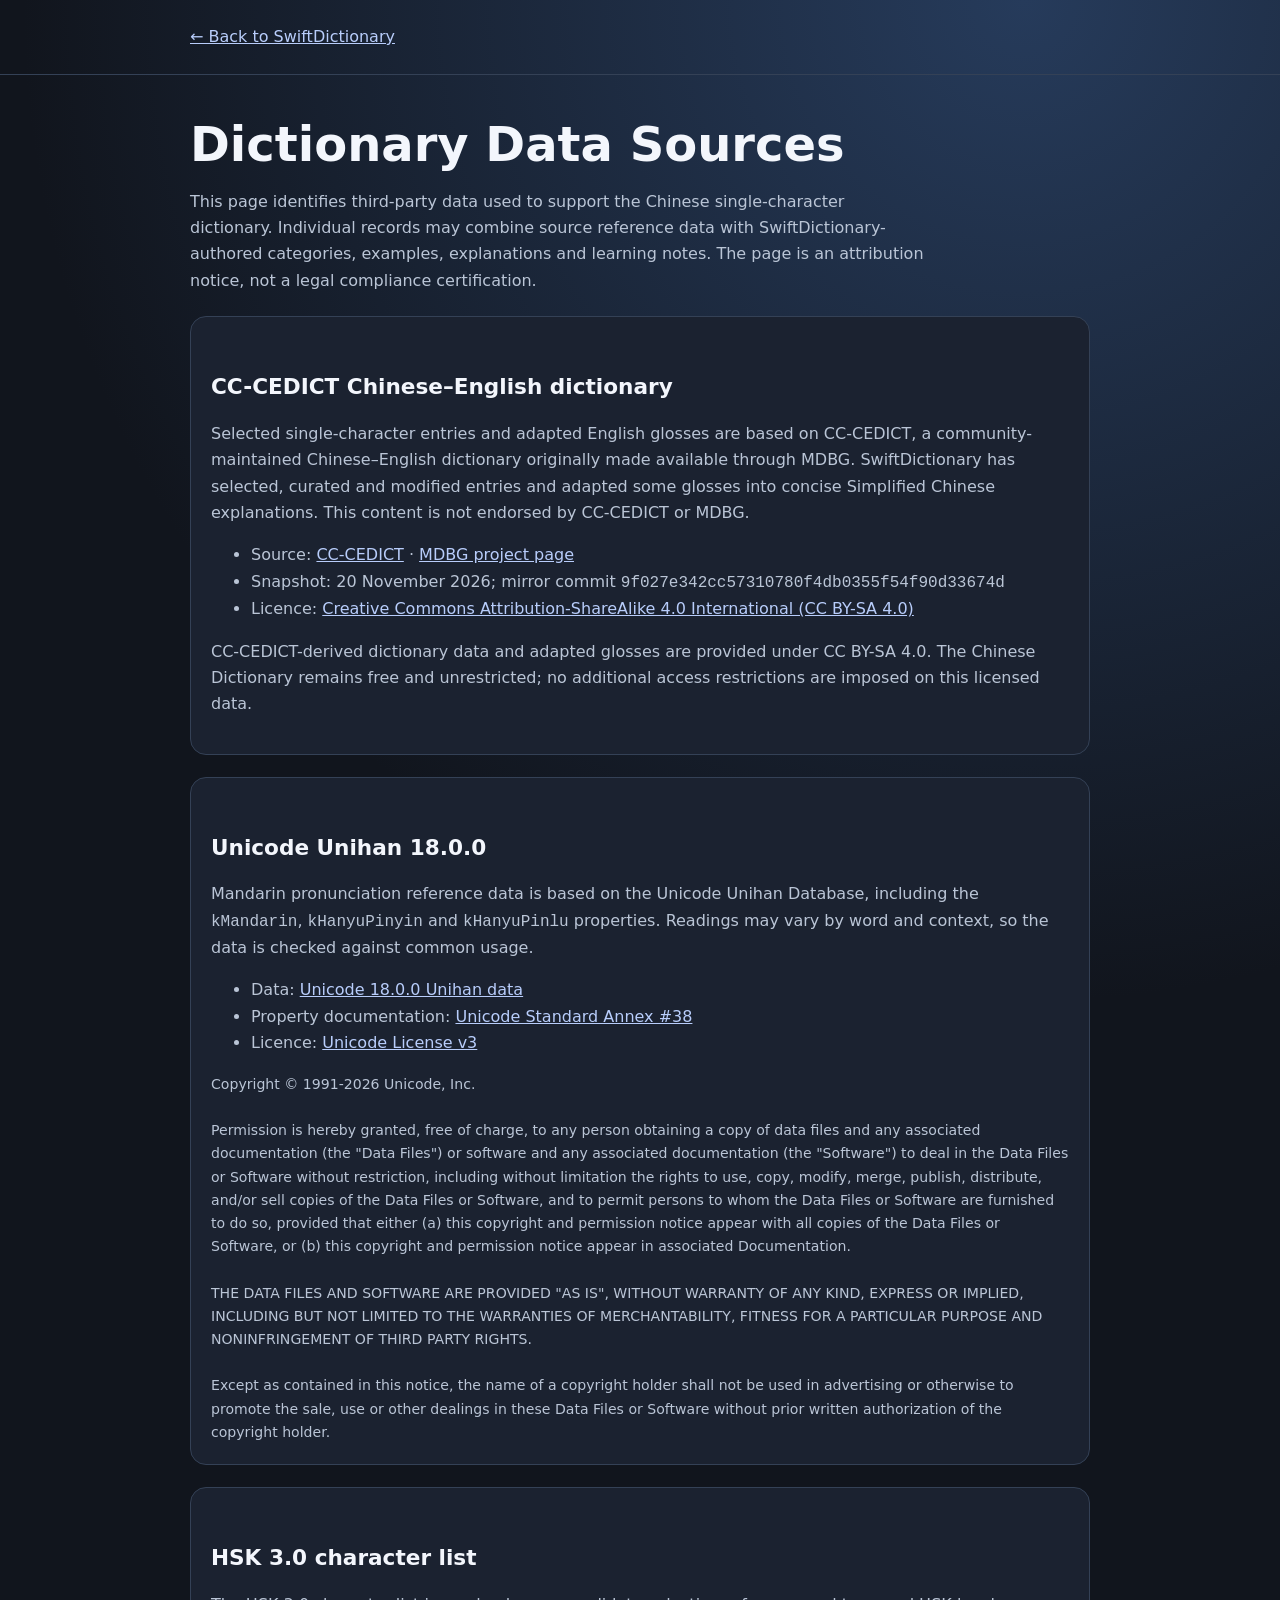
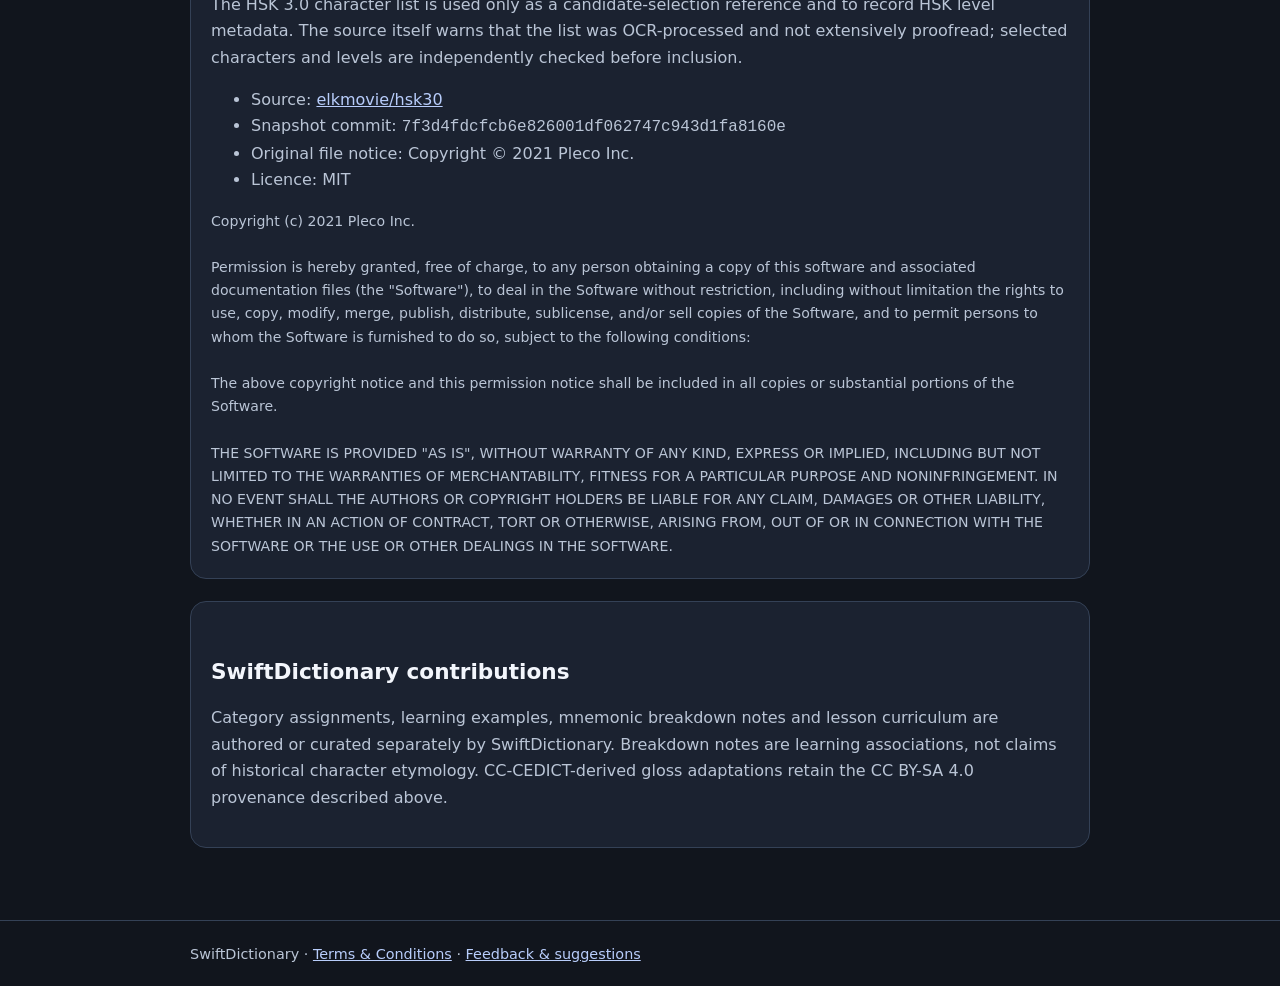
==== data-sources.html @ 58055ff5 "feat: publish Chinese dictionary data attribution page" ====
<!doctype html>
<html lang="en">
<head>
  <meta charset="utf-8">
  <meta name="viewport" content="width=device-width, initial-scale=1">
  <meta name="theme-color" content="#111827">
  <title>Dictionary Data Sources — SwiftDictionary</title>
  <style>
    :root{color-scheme:dark;--bg:#11151d;--panel:#1b2230;--border:#344156;--text:#f3f6fc;--muted:#bac5d6;--accent:#b8cdfb}
    *{box-sizing:border-box}
    body{margin:0;background:radial-gradient(circle at 80% 0,#263b5b 0,transparent 36%),var(--bg);color:var(--text);font:16px/1.65 system-ui,-apple-system,"Segoe UI",sans-serif}
    .wrap{width:min(900px,calc(100% - 32px));margin:0 auto}
    header{padding:24px 0;border-bottom:1px solid var(--border)}
    a{color:var(--accent);overflow-wrap:anywhere}
    main{padding:42px 0 72px}
    h1{font-size:clamp(2rem,5vw,3rem);line-height:1.15;margin:0 0 12px}
    h2{font-size:1.35rem;margin:32px 0 8px}
    p,li{color:var(--muted)}
    .intro{max-width:740px}
    .panel{margin-top:22px;padding:20px;border:1px solid var(--border);border-radius:16px;background:var(--panel)}
    .license{white-space:pre-wrap;overflow-wrap:anywhere;font-size:.88rem;color:var(--muted)}
    footer{border-top:1px solid var(--border);padding:22px 0;color:var(--muted);font-size:.9rem}
  </style>
</head>
<body>
  <header><div class="wrap"><a href="./">← Back to SwiftDictionary</a></div></header>
  <main class="wrap">
    <h1>Dictionary Data Sources</h1>
    <p class="intro">This page identifies third-party data used to support the Chinese single-character dictionary. Individual records may combine source reference data with SwiftDictionary-authored categories, examples, explanations and learning notes. The page is an attribution notice, not a legal compliance certification.</p>

    <section class="panel">
      <h2>CC-CEDICT Chinese–English dictionary</h2>
      <p>Selected single-character entries and adapted English glosses are based on CC-CEDICT, a community-maintained Chinese–English dictionary originally made available through MDBG. SwiftDictionary has selected, curated and modified entries and adapted some glosses into concise Simplified Chinese explanations. This content is not endorsed by CC-CEDICT or MDBG.</p>
      <ul>
        <li>Source: <a href="https://cc-cedict.org/">CC-CEDICT</a> · <a href="https://www.mdbg.net/chinese/dictionary?page=cc-cedict">MDBG project page</a></li>
        <li>Snapshot: 20 November 2026; mirror commit <code>9f027e342cc57310780f4db0355f54f90d33674d</code></li>
        <li>Licence: <a href="https://creativecommons.org/licenses/by-sa/4.0/">Creative Commons Attribution-ShareAlike 4.0 International (CC BY-SA 4.0)</a></li>
      </ul>
      <p>CC-CEDICT-derived dictionary data and adapted glosses are provided under CC BY-SA 4.0. The Chinese Dictionary remains free and unrestricted; no additional access restrictions are imposed on this licensed data.</p>
    </section>

    <section class="panel">
      <h2>Unicode Unihan 18.0.0</h2>
      <p>Mandarin pronunciation reference data is based on the Unicode Unihan Database, including the <code>kMandarin</code>, <code>kHanyuPinyin</code> and <code>kHanyuPinlu</code> properties. Readings may vary by word and context, so the data is checked against common usage.</p>
      <ul>
        <li>Data: <a href="https://www.unicode.org/Public/18.0.0/ucd/Unihan.zip">Unicode 18.0.0 Unihan data</a></li>
        <li>Property documentation: <a href="https://www.unicode.org/reports/tr38/">Unicode Standard Annex #38</a></li>
        <li>Licence: <a href="https://www.unicode.org/license.txt">Unicode License v3</a></li>
      </ul>
      <div class="license">Copyright © 1991-2026 Unicode, Inc.

Permission is hereby granted, free of charge, to any person obtaining a copy of data files and any associated documentation (the "Data Files") or software and any associated documentation (the "Software") to deal in the Data Files or Software without restriction, including without limitation the rights to use, copy, modify, merge, publish, distribute, and/or sell copies of the Data Files or Software, and to permit persons to whom the Data Files or Software are furnished to do so, provided that either (a) this copyright and permission notice appear with all copies of the Data Files or Software, or (b) this copyright and permission notice appear in associated Documentation.

THE DATA FILES AND SOFTWARE ARE PROVIDED "AS IS", WITHOUT WARRANTY OF ANY KIND, EXPRESS OR IMPLIED, INCLUDING BUT NOT LIMITED TO THE WARRANTIES OF MERCHANTABILITY, FITNESS FOR A PARTICULAR PURPOSE AND NONINFRINGEMENT OF THIRD PARTY RIGHTS.

Except as contained in this notice, the name of a copyright holder shall not be used in advertising or otherwise to promote the sale, use or other dealings in these Data Files or Software without prior written authorization of the copyright holder.</div>
    </section>

    <section class="panel">
      <h2>HSK 3.0 character list</h2>
      <p>The HSK 3.0 character list is used only as a candidate-selection reference and to record HSK level metadata. The source itself warns that the list was OCR-processed and not extensively proofread; selected characters and levels are independently checked before inclusion.</p>
      <ul>
        <li>Source: <a href="https://github.com/elkmovie/hsk30">elkmovie/hsk30</a></li>
        <li>Snapshot commit: <code>7f3d4fdcfcb6e826001df062747c943d1fa8160e</code></li>
        <li>Original file notice: Copyright © 2021 Pleco Inc.</li>
        <li>Licence: MIT</li>
      </ul>
      <div class="license">Copyright (c) 2021 Pleco Inc.

Permission is hereby granted, free of charge, to any person obtaining a copy of this software and associated documentation files (the "Software"), to deal in the Software without restriction, including without limitation the rights to use, copy, modify, merge, publish, distribute, sublicense, and/or sell copies of the Software, and to permit persons to whom the Software is furnished to do so, subject to the following conditions:

The above copyright notice and this permission notice shall be included in all copies or substantial portions of the Software.

THE SOFTWARE IS PROVIDED "AS IS", WITHOUT WARRANTY OF ANY KIND, EXPRESS OR IMPLIED, INCLUDING BUT NOT LIMITED TO THE WARRANTIES OF MERCHANTABILITY, FITNESS FOR A PARTICULAR PURPOSE AND NONINFRINGEMENT. IN NO EVENT SHALL THE AUTHORS OR COPYRIGHT HOLDERS BE LIABLE FOR ANY CLAIM, DAMAGES OR OTHER LIABILITY, WHETHER IN AN ACTION OF CONTRACT, TORT OR OTHERWISE, ARISING FROM, OUT OF OR IN CONNECTION WITH THE SOFTWARE OR THE USE OR OTHER DEALINGS IN THE SOFTWARE.</div>
    </section>

    <section class="panel">
      <h2>SwiftDictionary contributions</h2>
      <p>Category assignments, learning examples, mnemonic breakdown notes and lesson curriculum are authored or curated separately by SwiftDictionary. Breakdown notes are learning associations, not claims of historical character etymology. CC-CEDICT-derived gloss adaptations retain the CC BY-SA 4.0 provenance described above.</p>
    </section>
  </main>
  <footer><div class="wrap">SwiftDictionary · <a href="terms.html">Terms &amp; Conditions</a> · <a href="feedback.html">Feedback &amp; suggestions</a></div></footer>
</body>
</html>
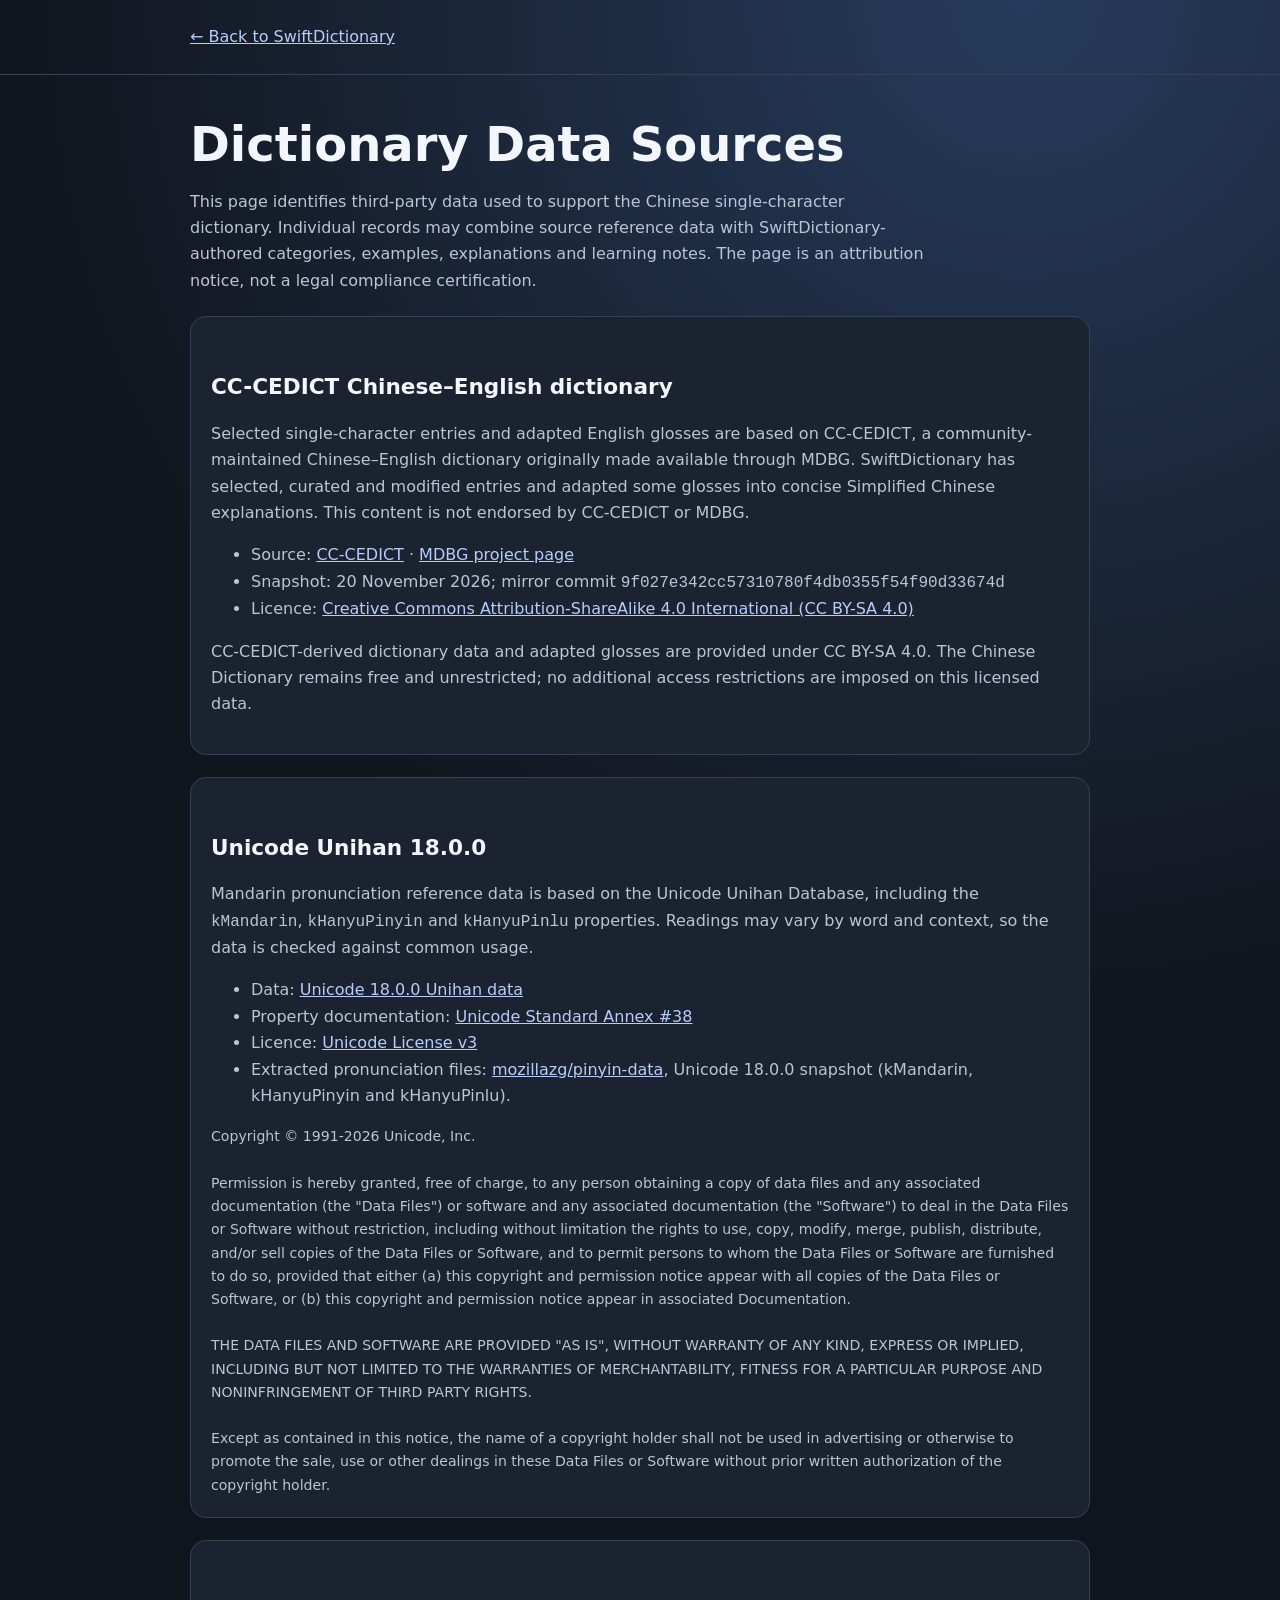
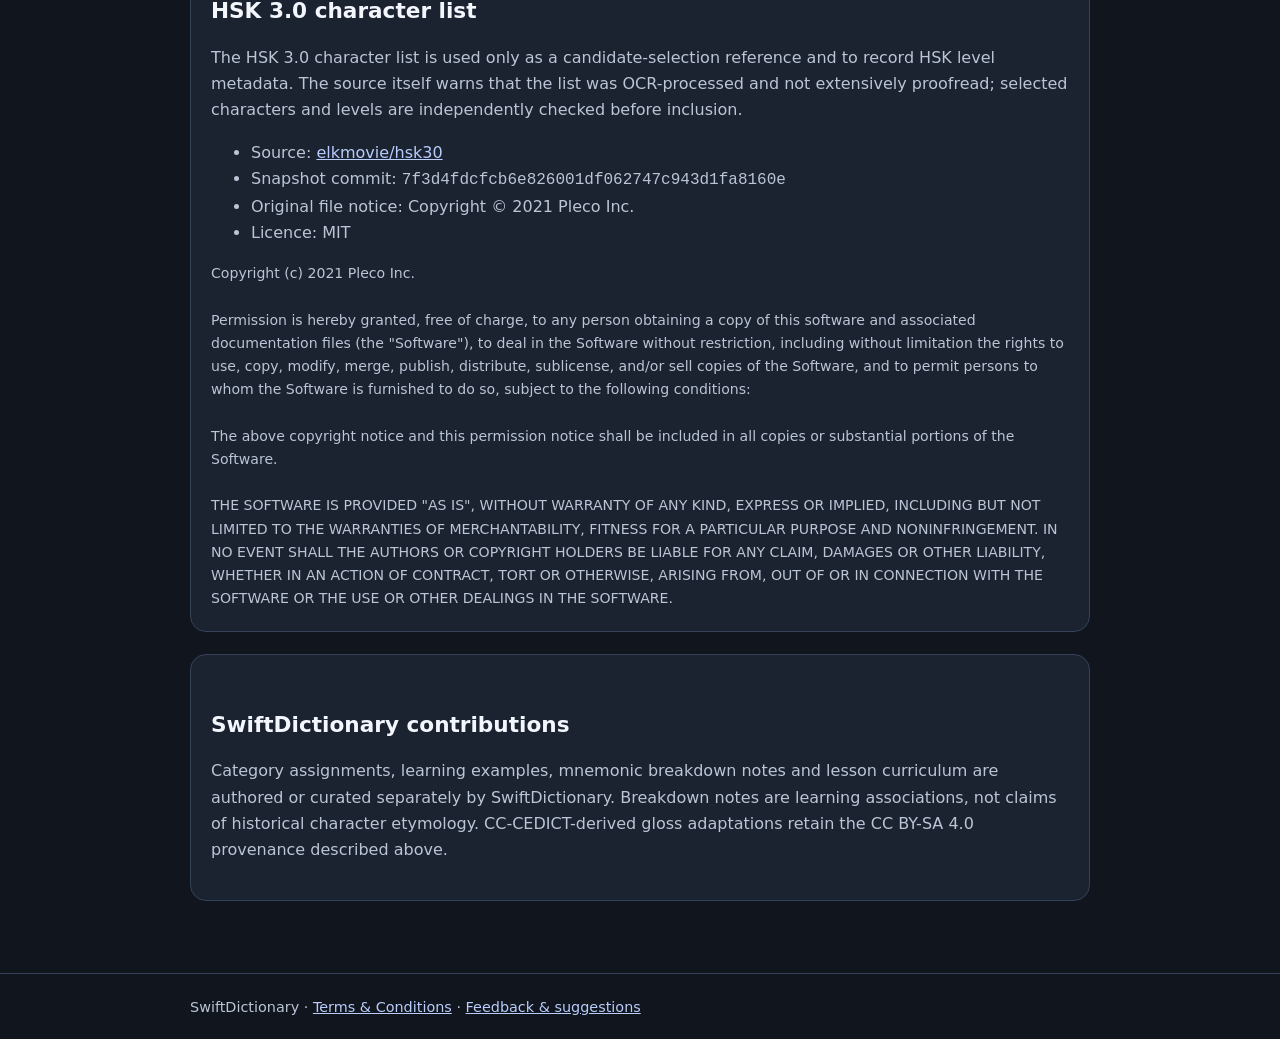
==== commit acf6ca7f: "docs: identify extracted Unihan pronunciation data" ====
--- a/data-sources.html
+++ b/data-sources.html
@@ -46,6 +46,7 @@
         <li>Data: <a href="https://www.unicode.org/Public/18.0.0/ucd/Unihan.zip">Unicode 18.0.0 Unihan data</a></li>
         <li>Property documentation: <a href="https://www.unicode.org/reports/tr38/">Unicode Standard Annex #38</a></li>
         <li>Licence: <a href="https://www.unicode.org/license.txt">Unicode License v3</a></li>
+        <li>Extracted pronunciation files: <a href="https://github.com/mozillazg/pinyin-data/tree/update-unihan-18.0.0">mozillazg/pinyin-data</a>, Unicode 18.0.0 snapshot (kMandarin, kHanyuPinyin and kHanyuPinlu).</li>
       </ul>
       <div class="license">Copyright © 1991-2026 Unicode, Inc.
 
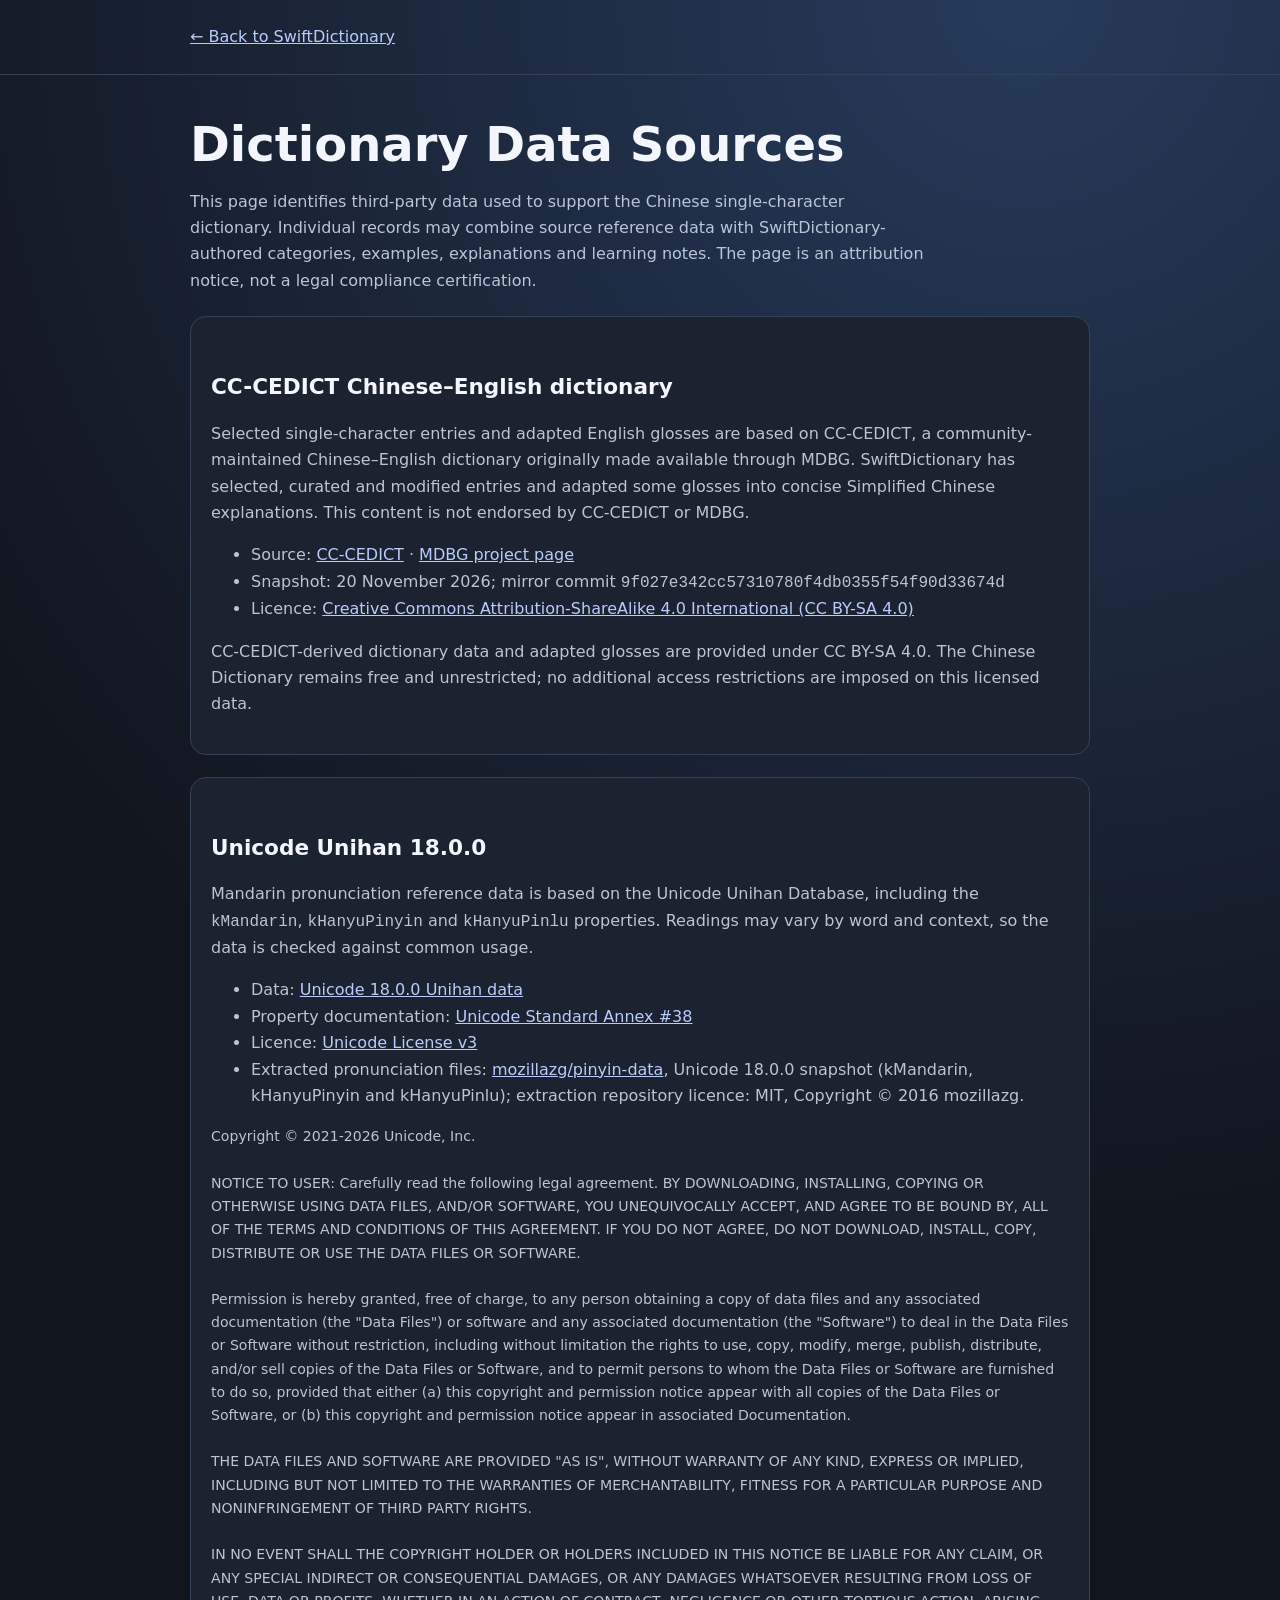
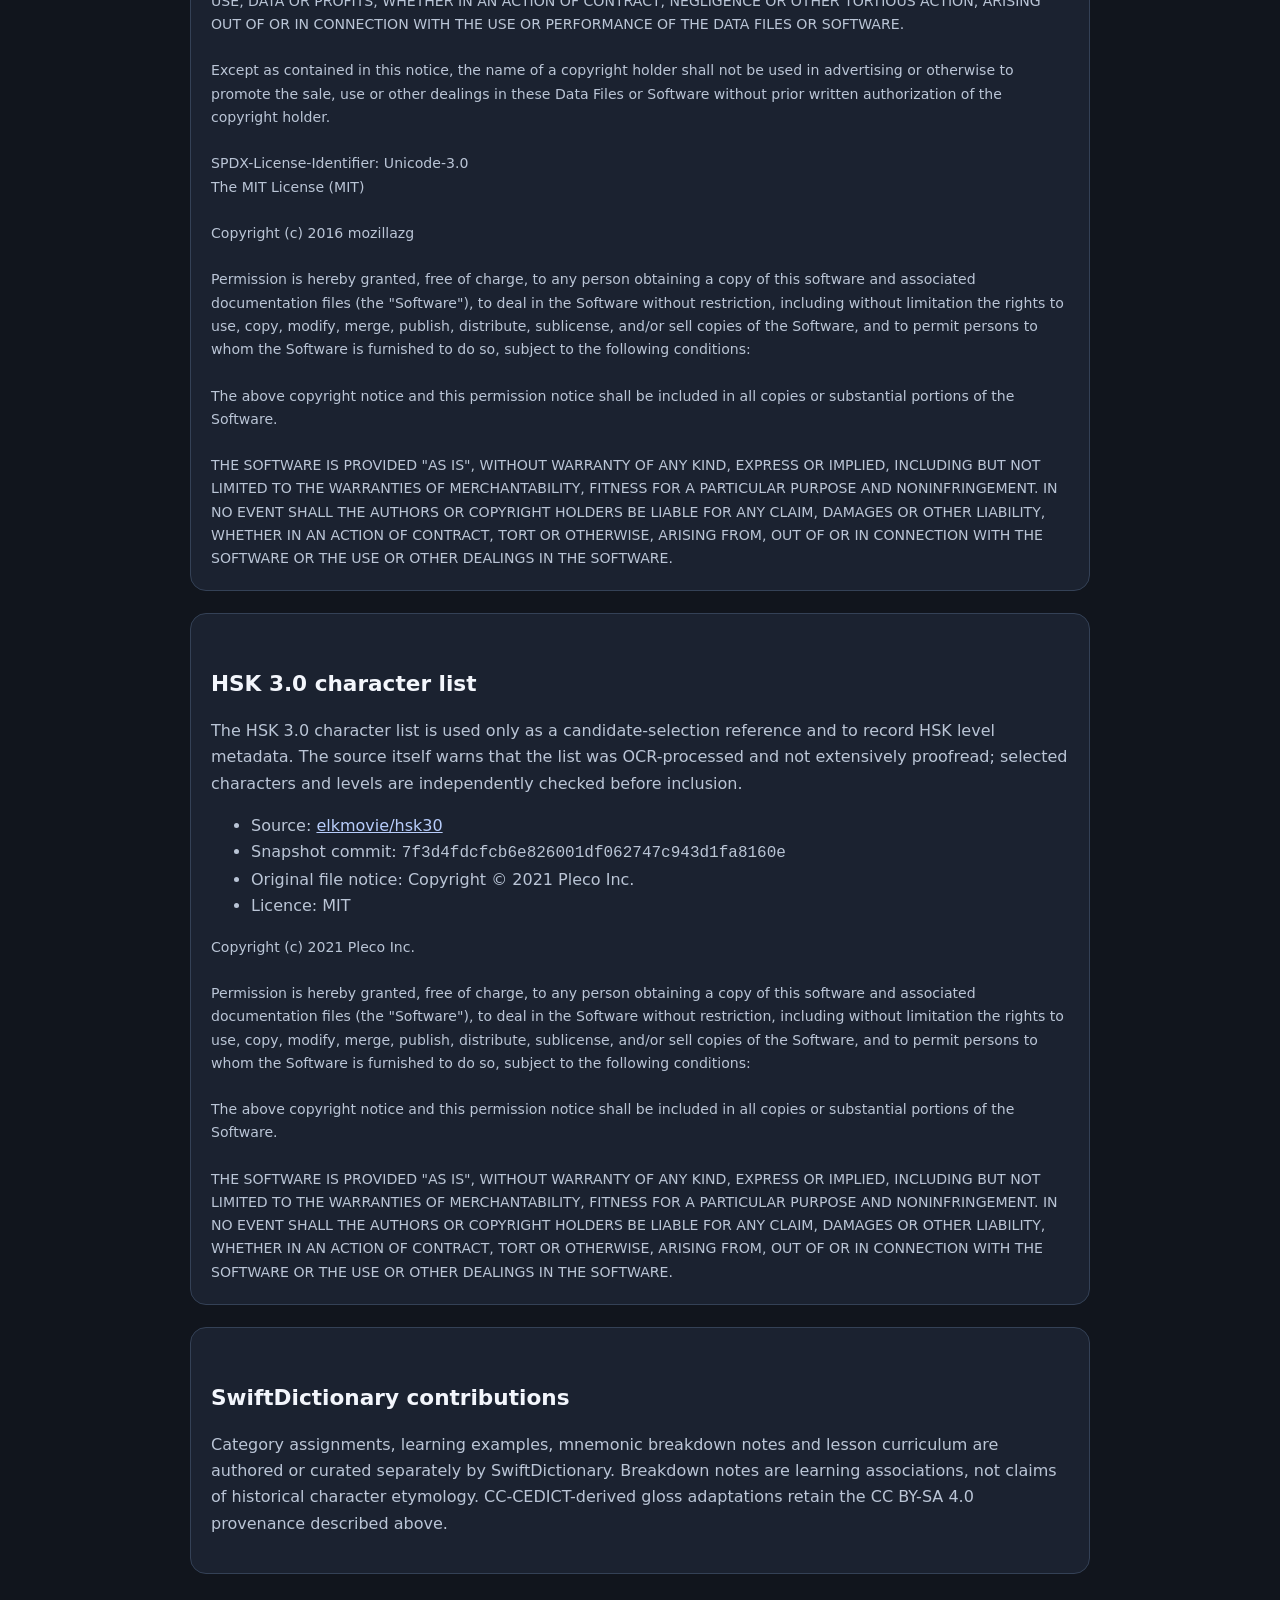
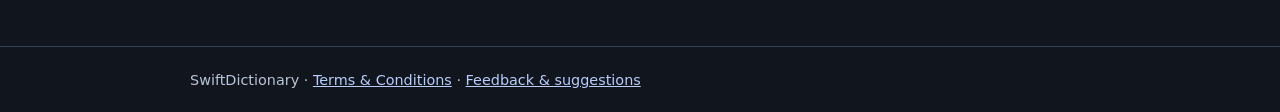
==== commit 234537a6: "docs: correct Unicode and pinyin data licence notices" ====
--- a/data-sources.html
+++ b/data-sources.html
@@ -46,15 +46,30 @@
         <li>Data: <a href="https://www.unicode.org/Public/18.0.0/ucd/Unihan.zip">Unicode 18.0.0 Unihan data</a></li>
         <li>Property documentation: <a href="https://www.unicode.org/reports/tr38/">Unicode Standard Annex #38</a></li>
         <li>Licence: <a href="https://www.unicode.org/license.txt">Unicode License v3</a></li>
-        <li>Extracted pronunciation files: <a href="https://github.com/mozillazg/pinyin-data/tree/update-unihan-18.0.0">mozillazg/pinyin-data</a>, Unicode 18.0.0 snapshot (kMandarin, kHanyuPinyin and kHanyuPinlu).</li>
+        <li>Extracted pronunciation files: <a href="https://github.com/mozillazg/pinyin-data/tree/update-unihan-18.0.0">mozillazg/pinyin-data</a>, Unicode 18.0.0 snapshot (kMandarin, kHanyuPinyin and kHanyuPinlu); extraction repository licence: MIT, Copyright © 2016 mozillazg.</li>
       </ul>
-      <div class="license">Copyright © 1991-2026 Unicode, Inc.
+      <div class="license">Copyright © 2021-2026 Unicode, Inc.
+
+NOTICE TO USER: Carefully read the following legal agreement. BY DOWNLOADING, INSTALLING, COPYING OR OTHERWISE USING DATA FILES, AND/OR SOFTWARE, YOU UNEQUIVOCALLY ACCEPT, AND AGREE TO BE BOUND BY, ALL OF THE TERMS AND CONDITIONS OF THIS AGREEMENT. IF YOU DO NOT AGREE, DO NOT DOWNLOAD, INSTALL, COPY, DISTRIBUTE OR USE THE DATA FILES OR SOFTWARE.
 
 Permission is hereby granted, free of charge, to any person obtaining a copy of data files and any associated documentation (the "Data Files") or software and any associated documentation (the "Software") to deal in the Data Files or Software without restriction, including without limitation the rights to use, copy, modify, merge, publish, distribute, and/or sell copies of the Data Files or Software, and to permit persons to whom the Data Files or Software are furnished to do so, provided that either (a) this copyright and permission notice appear with all copies of the Data Files or Software, or (b) this copyright and permission notice appear in associated Documentation.
 
 THE DATA FILES AND SOFTWARE ARE PROVIDED "AS IS", WITHOUT WARRANTY OF ANY KIND, EXPRESS OR IMPLIED, INCLUDING BUT NOT LIMITED TO THE WARRANTIES OF MERCHANTABILITY, FITNESS FOR A PARTICULAR PURPOSE AND NONINFRINGEMENT OF THIRD PARTY RIGHTS.
 
-Except as contained in this notice, the name of a copyright holder shall not be used in advertising or otherwise to promote the sale, use or other dealings in these Data Files or Software without prior written authorization of the copyright holder.</div>
+IN NO EVENT SHALL THE COPYRIGHT HOLDER OR HOLDERS INCLUDED IN THIS NOTICE BE LIABLE FOR ANY CLAIM, OR ANY SPECIAL INDIRECT OR CONSEQUENTIAL DAMAGES, OR ANY DAMAGES WHATSOEVER RESULTING FROM LOSS OF USE, DATA OR PROFITS, WHETHER IN AN ACTION OF CONTRACT, NEGLIGENCE OR OTHER TORTIOUS ACTION, ARISING OUT OF OR IN CONNECTION WITH THE USE OR PERFORMANCE OF THE DATA FILES OR SOFTWARE.
+
+Except as contained in this notice, the name of a copyright holder shall not be used in advertising or otherwise to promote the sale, use or other dealings in these Data Files or Software without prior written authorization of the copyright holder.
+
+SPDX-License-Identifier: Unicode-3.0</div>
+            <div class="license">The MIT License (MIT)
+
+Copyright (c) 2016 mozillazg
+
+Permission is hereby granted, free of charge, to any person obtaining a copy of this software and associated documentation files (the "Software"), to deal in the Software without restriction, including without limitation the rights to use, copy, modify, merge, publish, distribute, sublicense, and/or sell copies of the Software, and to permit persons to whom the Software is furnished to do so, subject to the following conditions:
+
+The above copyright notice and this permission notice shall be included in all copies or substantial portions of the Software.
+
+THE SOFTWARE IS PROVIDED "AS IS", WITHOUT WARRANTY OF ANY KIND, EXPRESS OR IMPLIED, INCLUDING BUT NOT LIMITED TO THE WARRANTIES OF MERCHANTABILITY, FITNESS FOR A PARTICULAR PURPOSE AND NONINFRINGEMENT. IN NO EVENT SHALL THE AUTHORS OR COPYRIGHT HOLDERS BE LIABLE FOR ANY CLAIM, DAMAGES OR OTHER LIABILITY, WHETHER IN AN ACTION OF CONTRACT, TORT OR OTHERWISE, ARISING FROM, OUT OF OR IN CONNECTION WITH THE SOFTWARE OR THE USE OR OTHER DEALINGS IN THE SOFTWARE.</div>
     </section>
 
     <section class="panel">
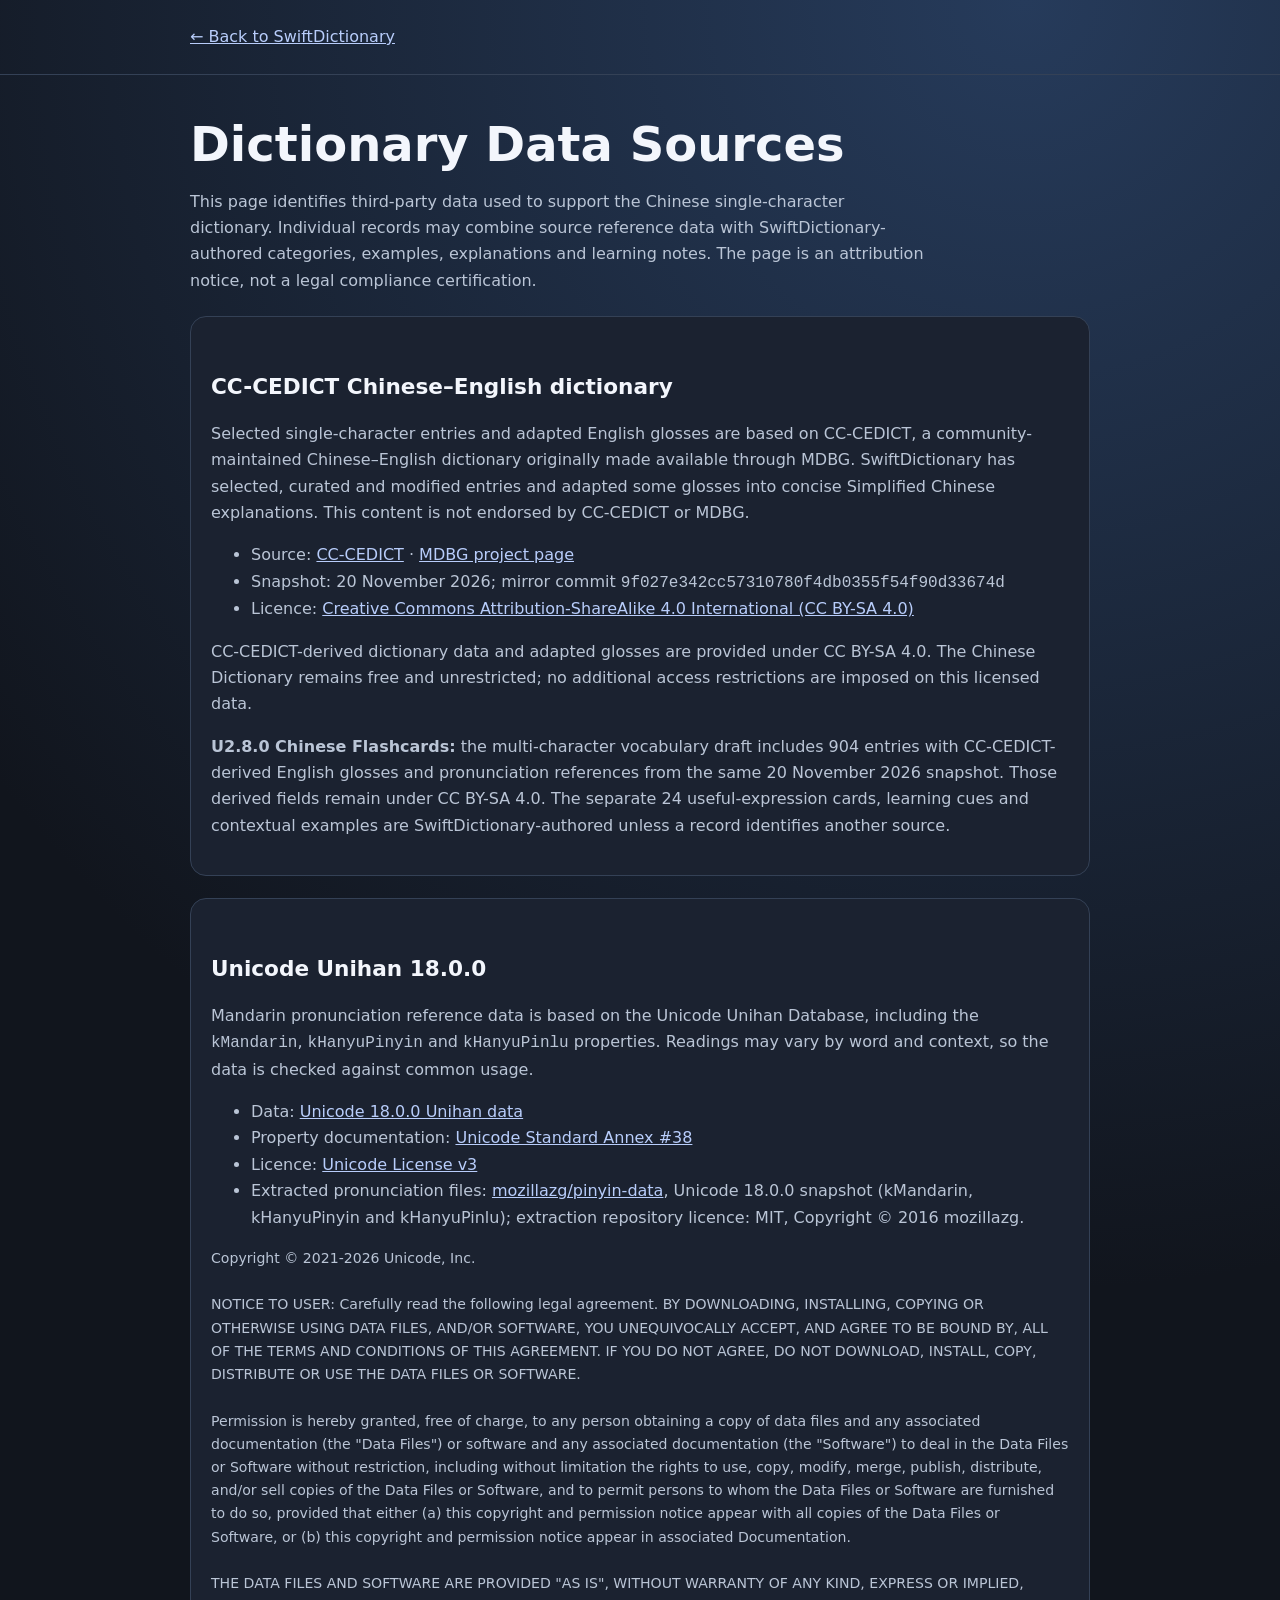
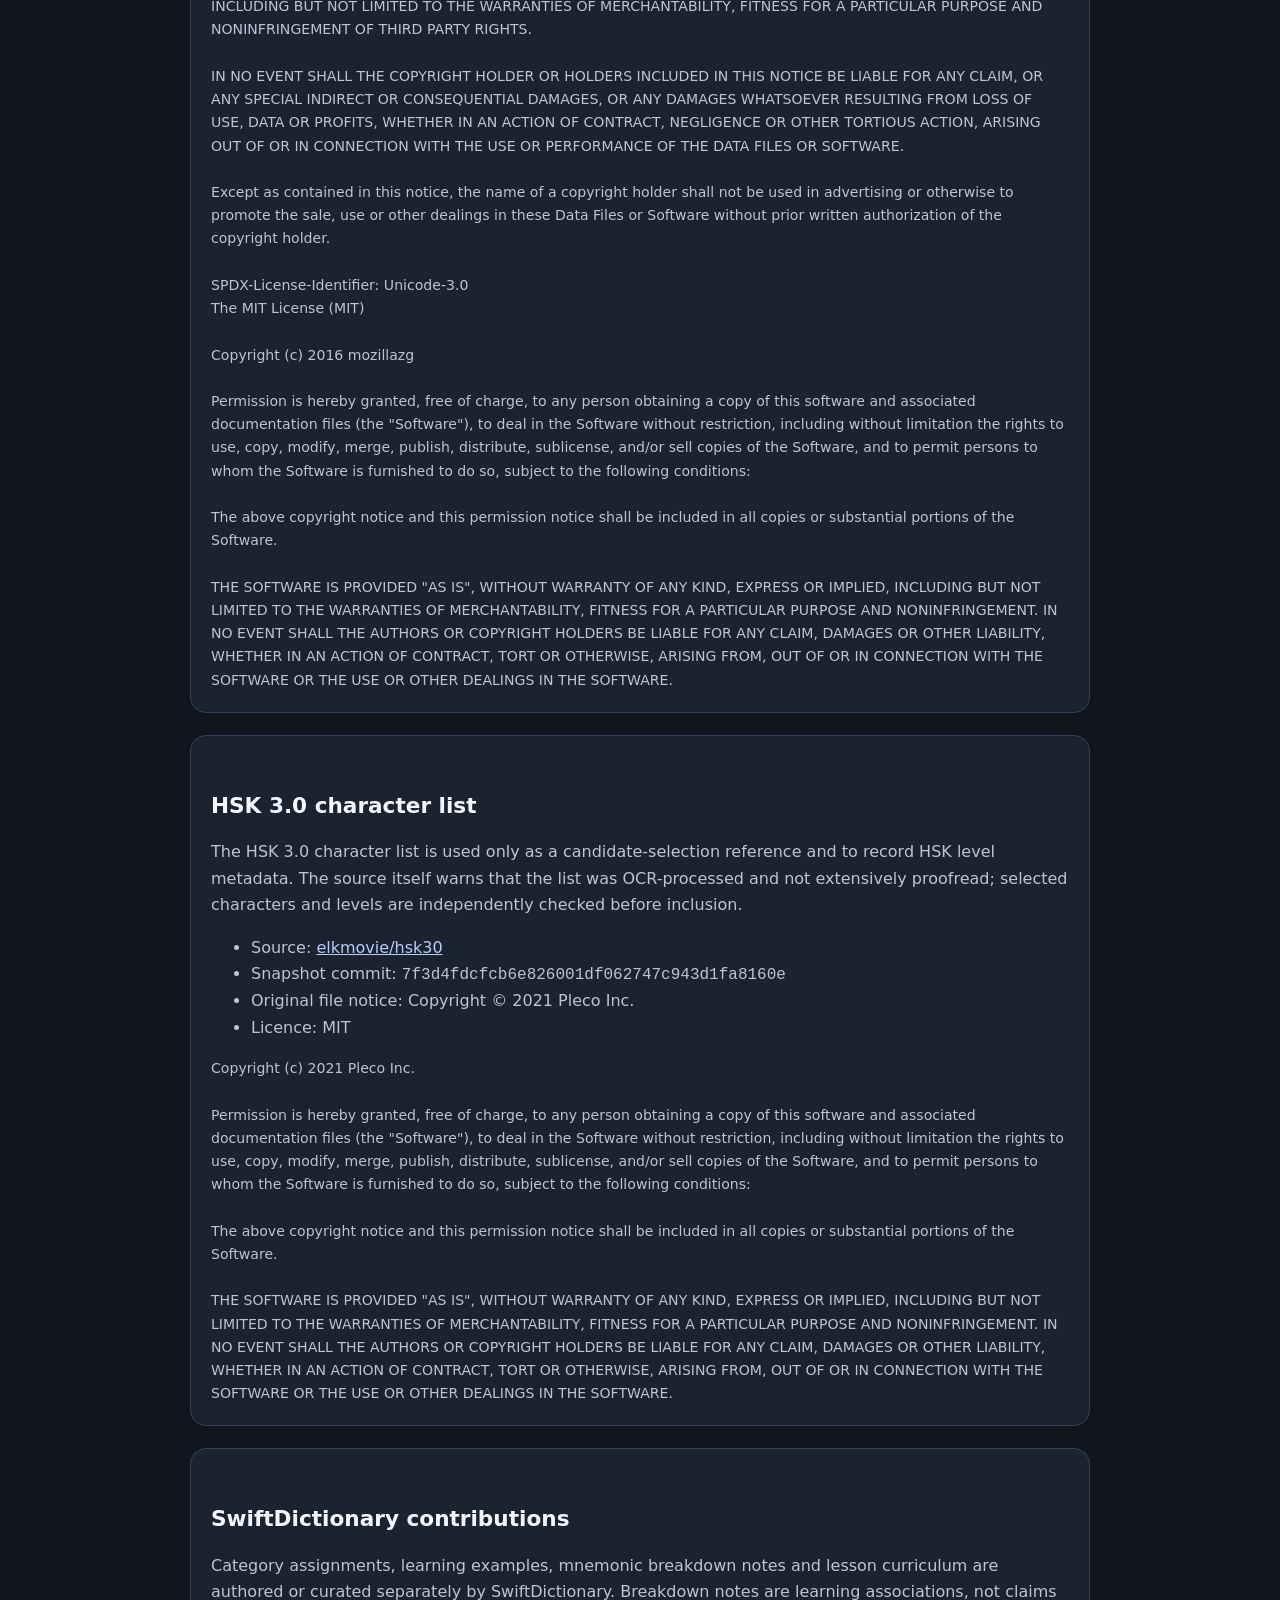
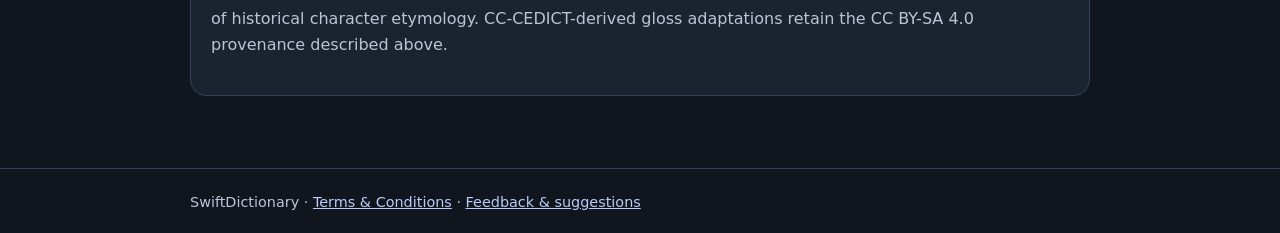
==== commit e7187cb9: "docs: extend public data sources notice for Flashcards" ====
--- a/data-sources.html
+++ b/data-sources.html
@@ -37,6 +37,7 @@
         <li>Licence: <a href="https://creativecommons.org/licenses/by-sa/4.0/">Creative Commons Attribution-ShareAlike 4.0 International (CC BY-SA 4.0)</a></li>
       </ul>
       <p>CC-CEDICT-derived dictionary data and adapted glosses are provided under CC BY-SA 4.0. The Chinese Dictionary remains free and unrestricted; no additional access restrictions are imposed on this licensed data.</p>
+      <p><strong>U2.8.0 Chinese Flashcards:</strong> the multi-character vocabulary draft includes 904 entries with CC-CEDICT-derived English glosses and pronunciation references from the same 20 November 2026 snapshot. Those derived fields remain under CC BY-SA 4.0. The separate 24 useful-expression cards, learning cues and contextual examples are SwiftDictionary-authored unless a record identifies another source.</p>
     </section>
 
     <section class="panel">
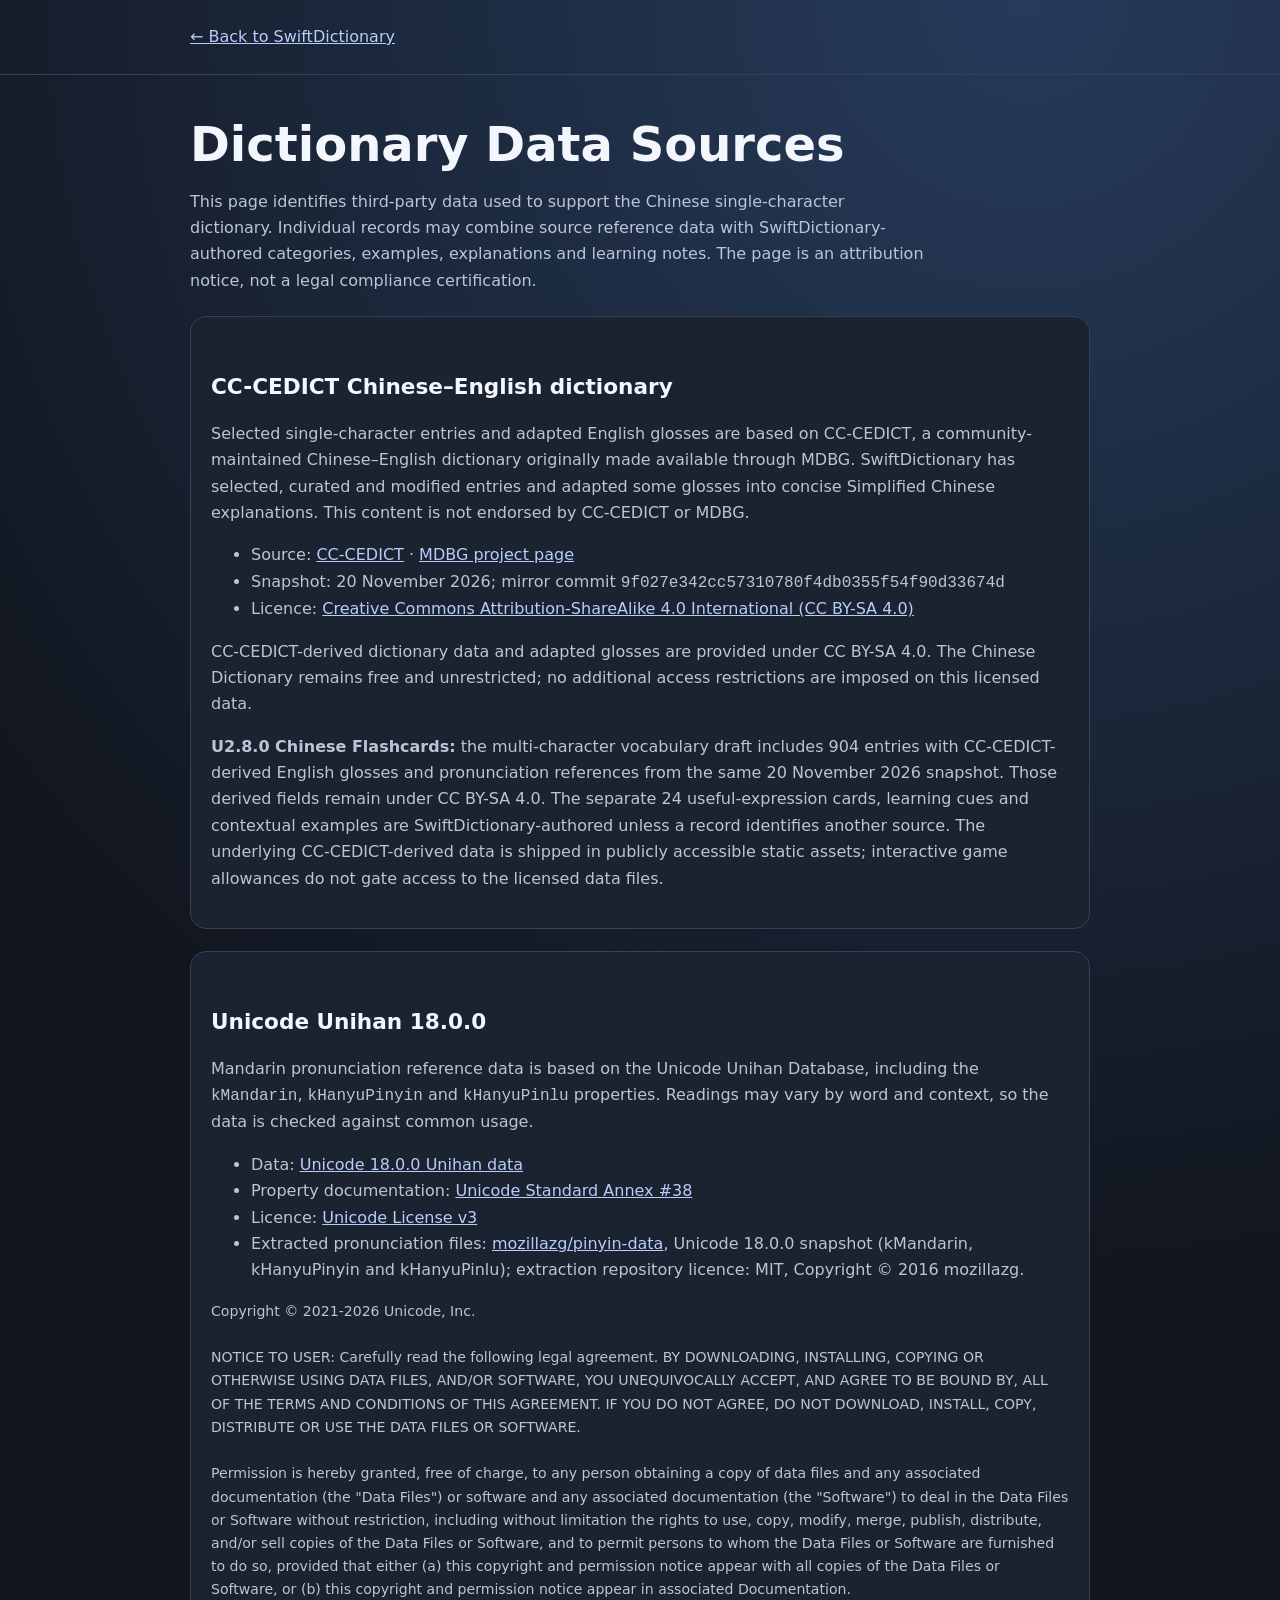
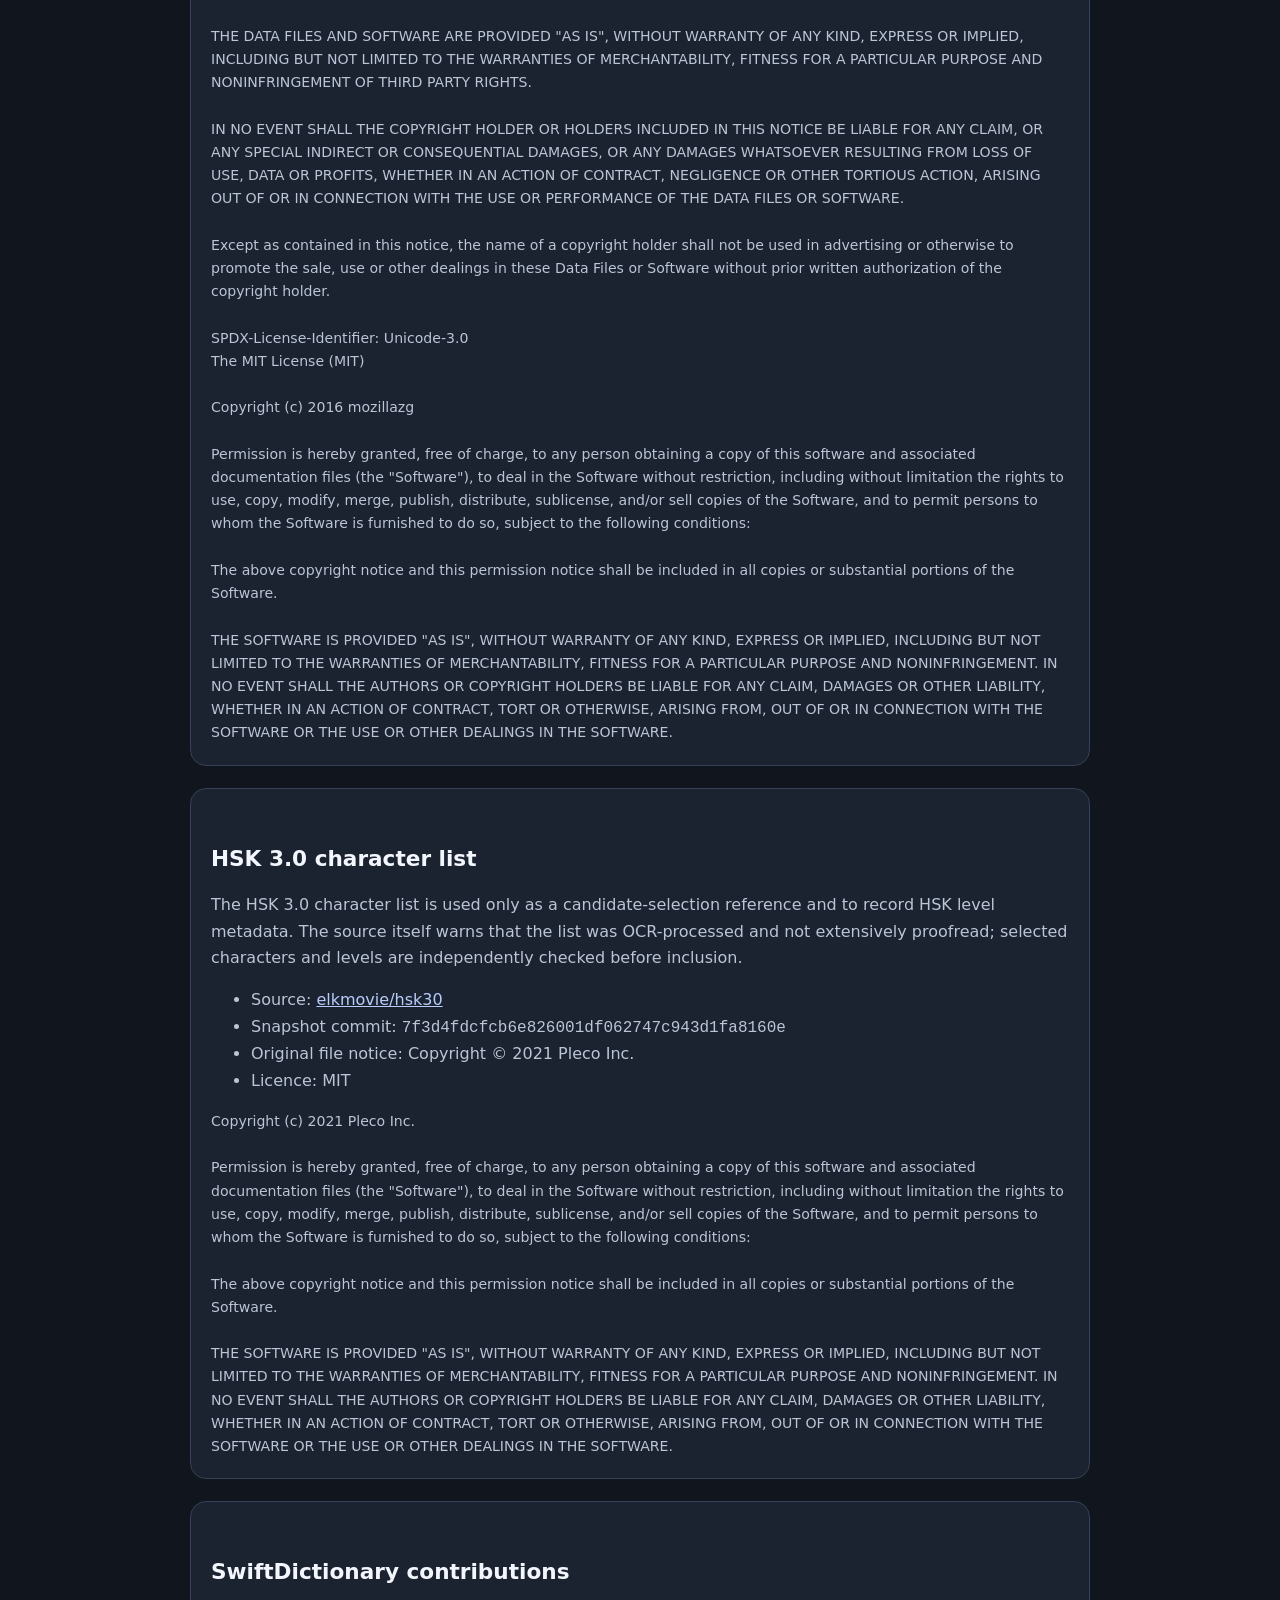
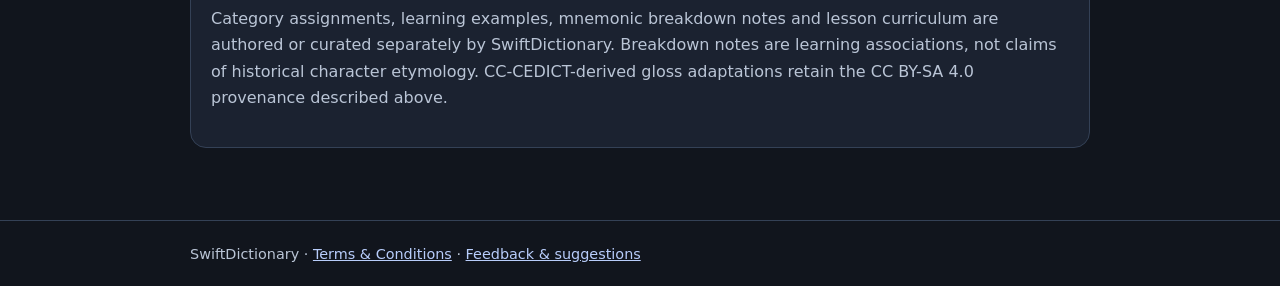
==== commit ee50d2ef: "docs: clarify Flashcard source data access" ====
--- a/data-sources.html
+++ b/data-sources.html
@@ -37,7 +37,7 @@
         <li>Licence: <a href="https://creativecommons.org/licenses/by-sa/4.0/">Creative Commons Attribution-ShareAlike 4.0 International (CC BY-SA 4.0)</a></li>
       </ul>
       <p>CC-CEDICT-derived dictionary data and adapted glosses are provided under CC BY-SA 4.0. The Chinese Dictionary remains free and unrestricted; no additional access restrictions are imposed on this licensed data.</p>
-      <p><strong>U2.8.0 Chinese Flashcards:</strong> the multi-character vocabulary draft includes 904 entries with CC-CEDICT-derived English glosses and pronunciation references from the same 20 November 2026 snapshot. Those derived fields remain under CC BY-SA 4.0. The separate 24 useful-expression cards, learning cues and contextual examples are SwiftDictionary-authored unless a record identifies another source.</p>
+      <p><strong>U2.8.0 Chinese Flashcards:</strong> the multi-character vocabulary draft includes 904 entries with CC-CEDICT-derived English glosses and pronunciation references from the same 20 November 2026 snapshot. Those derived fields remain under CC BY-SA 4.0. The separate 24 useful-expression cards, learning cues and contextual examples are SwiftDictionary-authored unless a record identifies another source. The underlying CC-CEDICT-derived data is shipped in publicly accessible static assets; interactive game allowances do not gate access to the licensed data files.</p>
     </section>
 
     <section class="panel">
